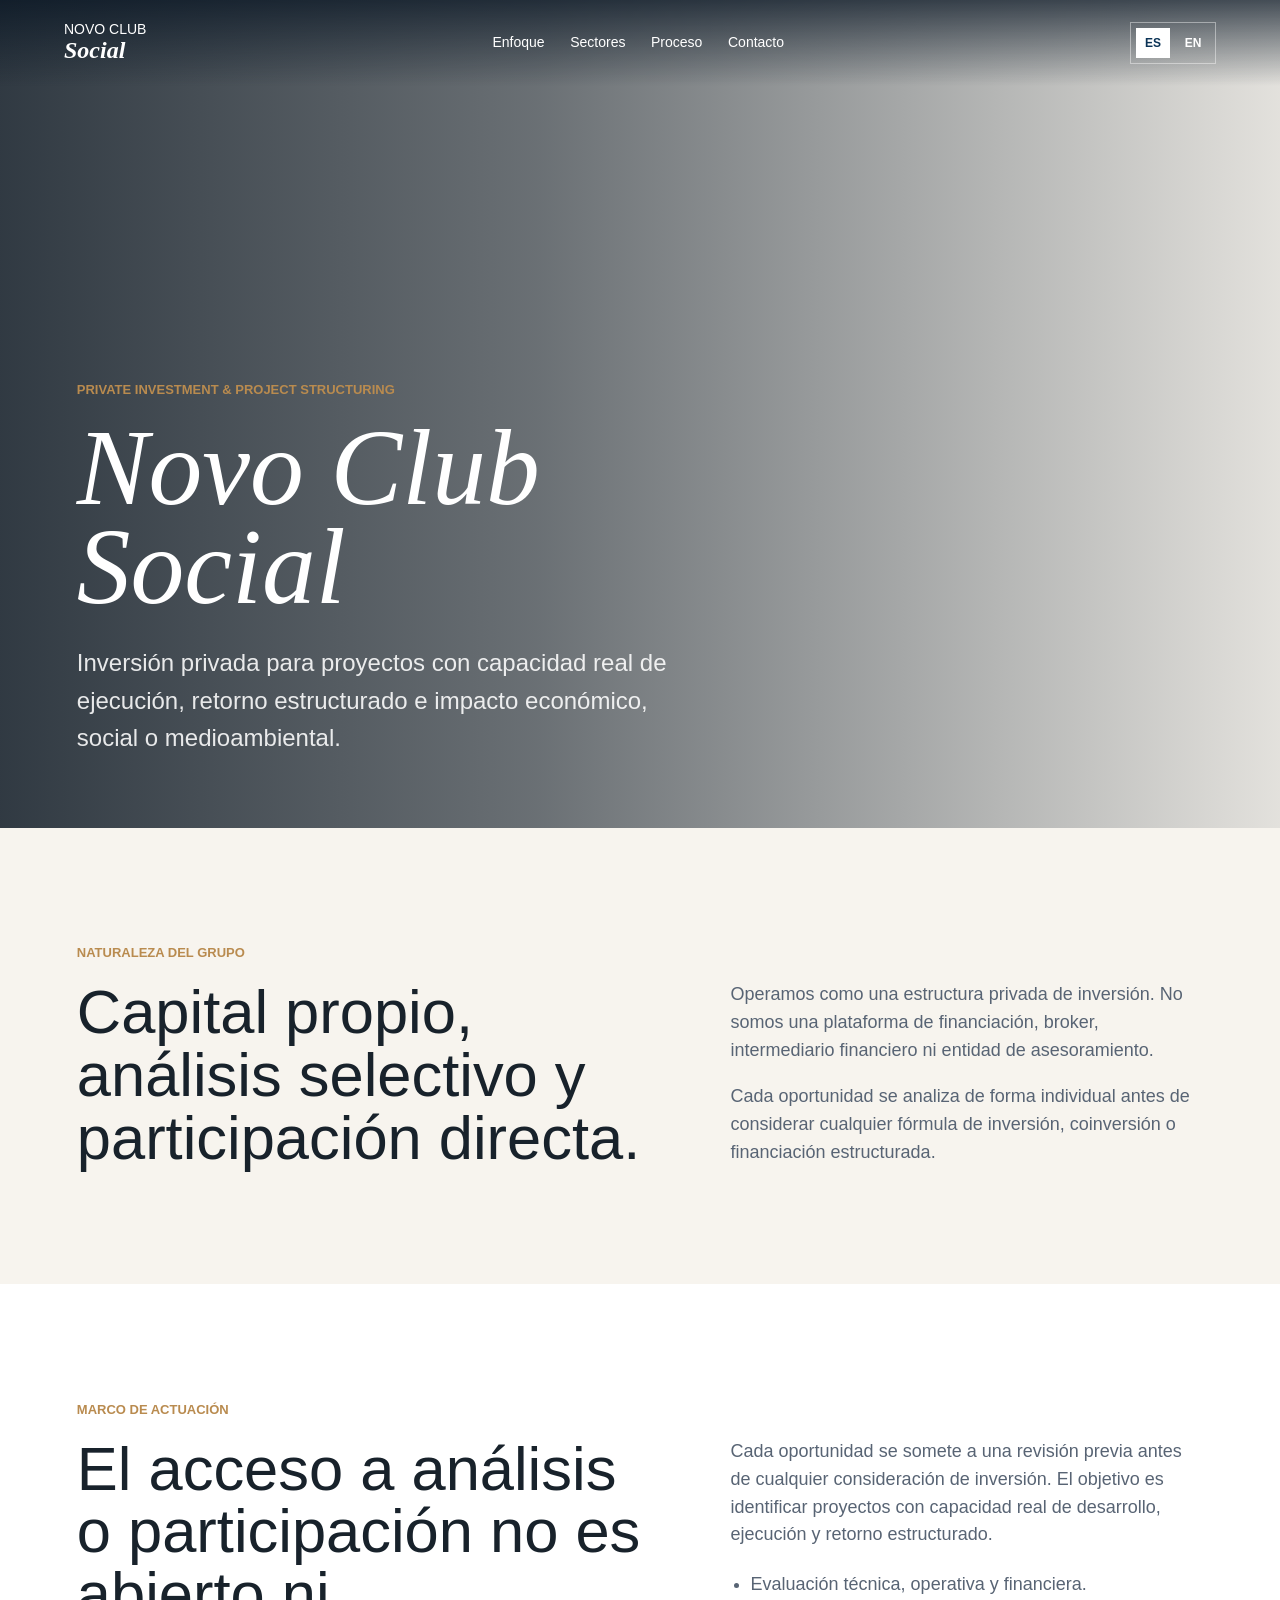
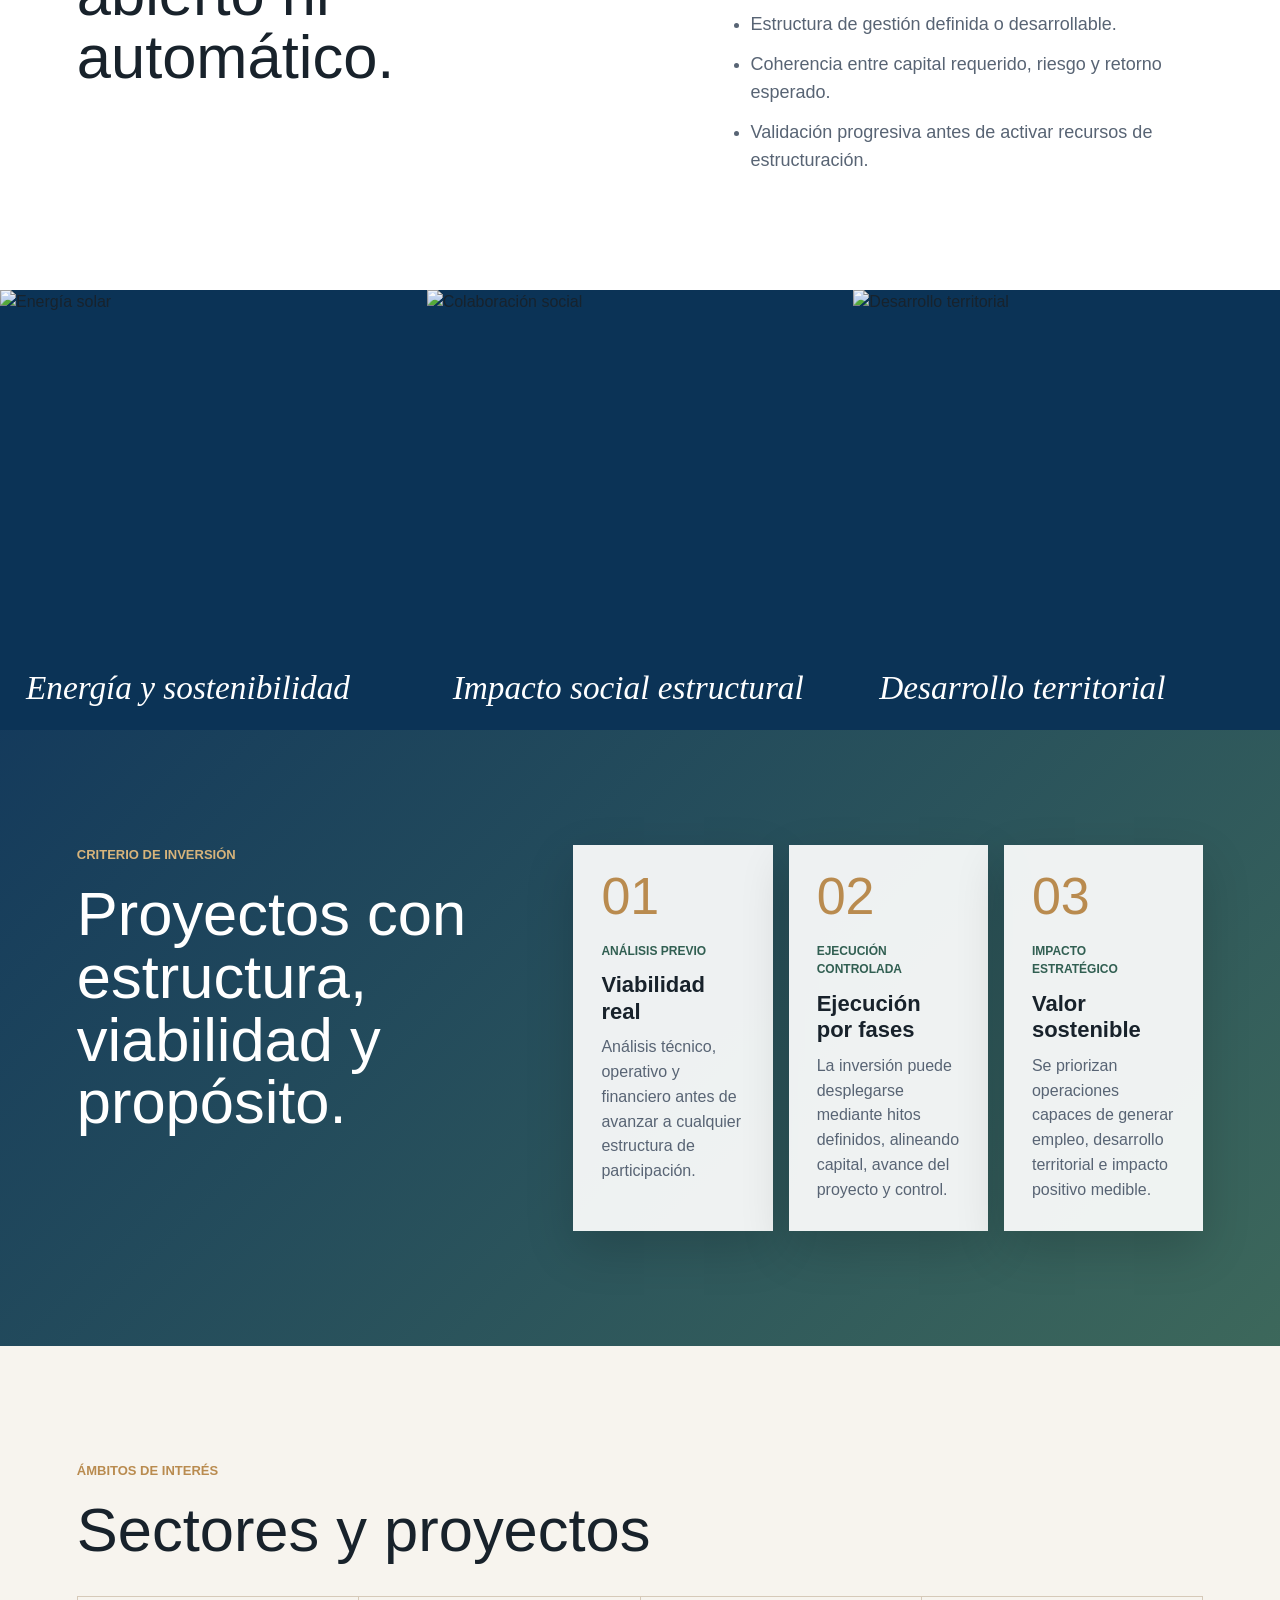
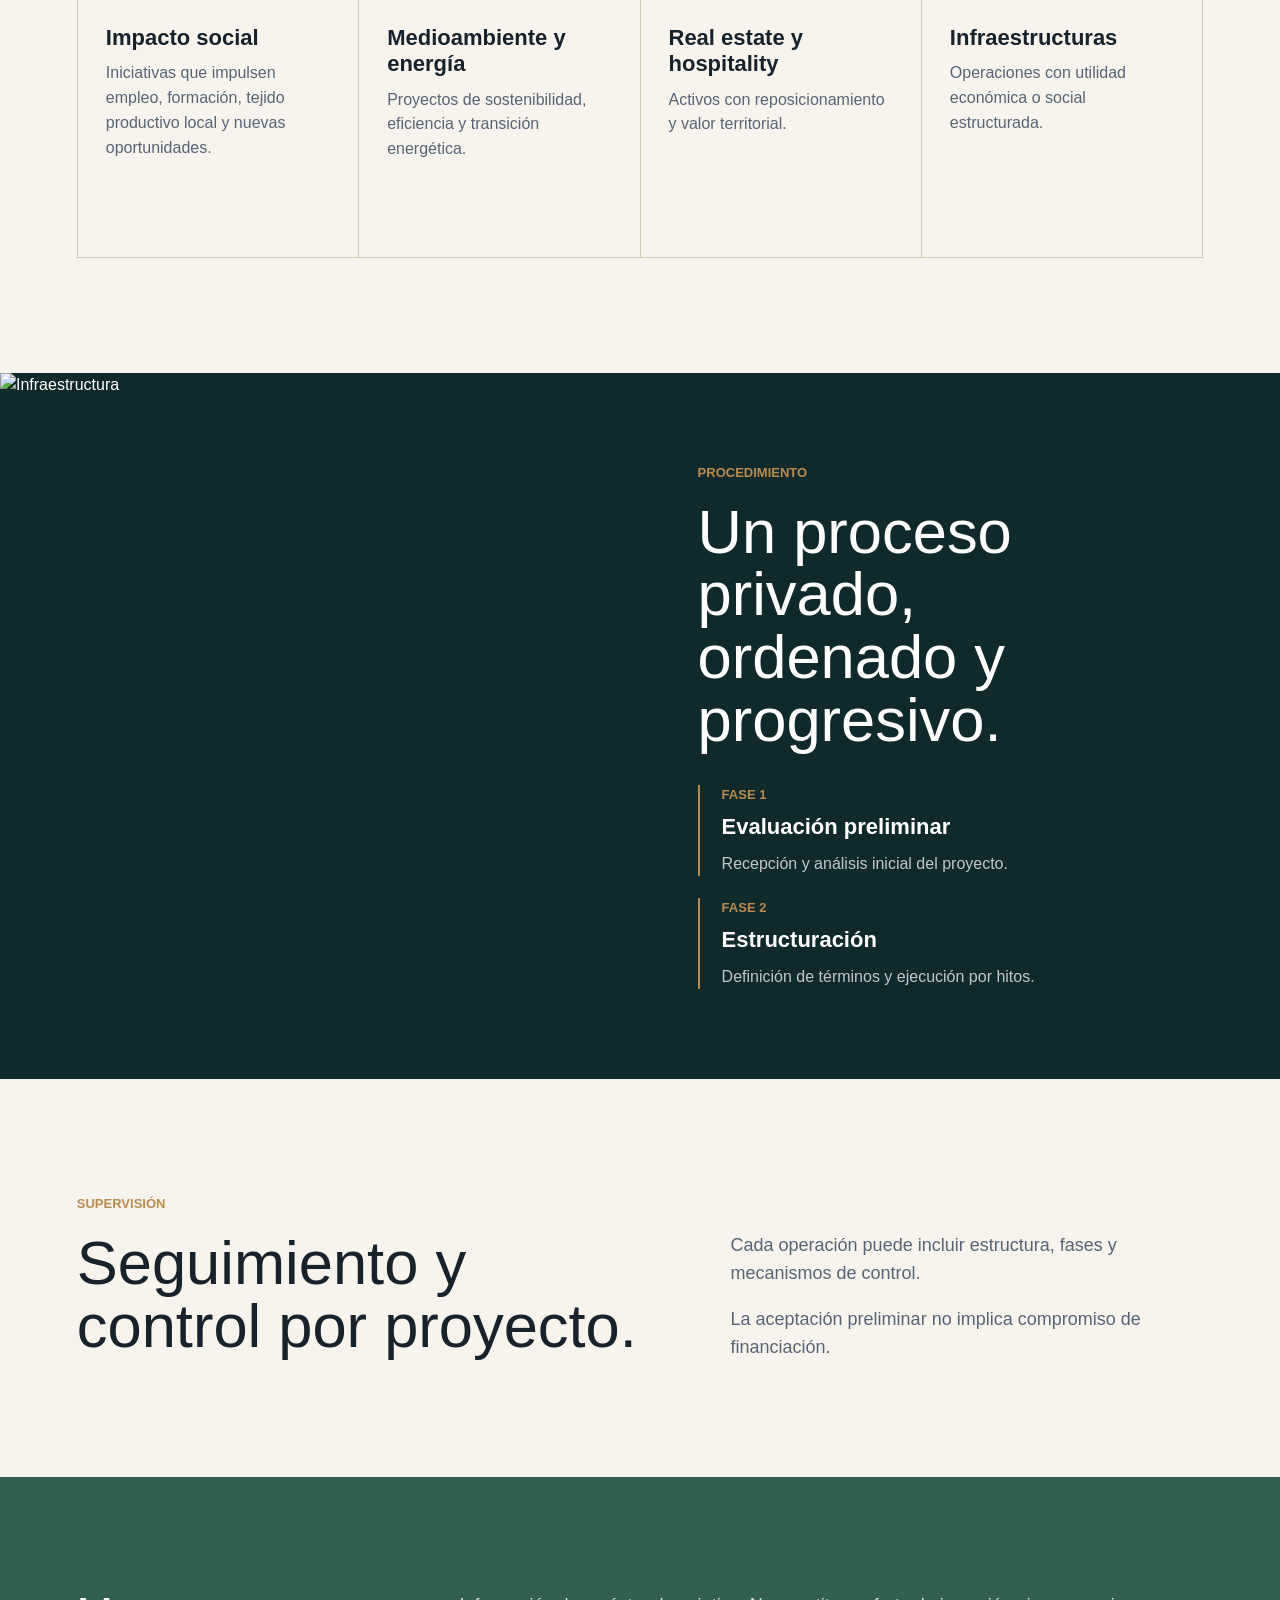
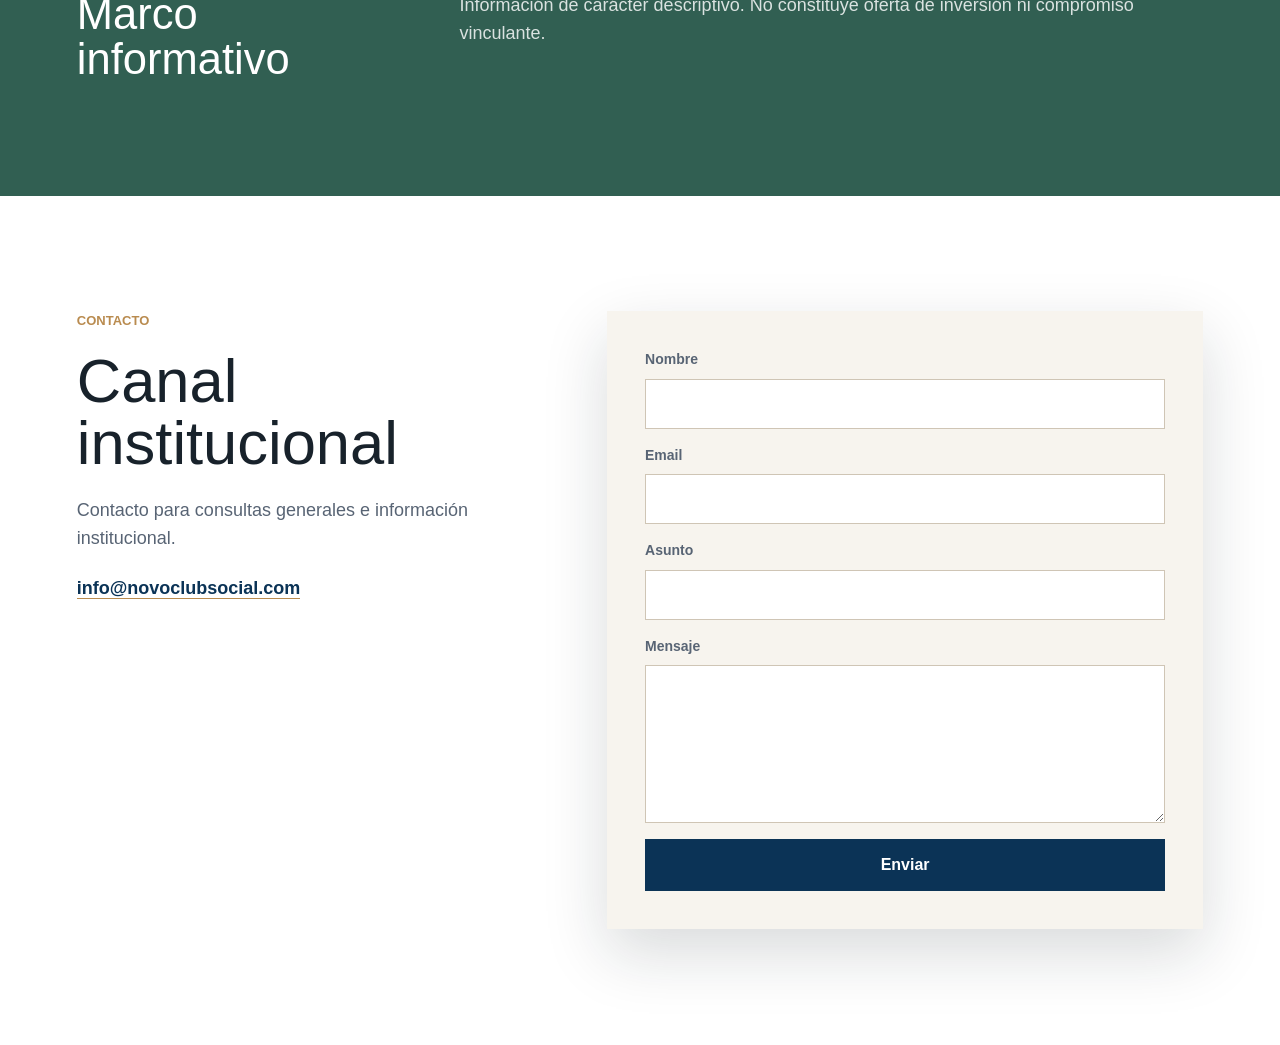
==== index.html @ 0f76179e "Add files via upload" ====
<!doctype html>
<html lang="es">
  <head>
    <meta charset="utf-8">
    <meta name="viewport" content="width=device-width, initial-scale=1">
    <title>Novo Club Social | Inversión privada y estructuración de proyectos</title>
    <meta
      name="description"
      content="Estructura privada de inversión orientada a proyectos reales con viabilidad operativa, impacto social y creación de valor sostenible."
    >
    <link rel="stylesheet" href="./styles.css?v=2">
  </head>
  <body>
    <header class="site-header" aria-label="Cabecera">
      <a class="brand" href="#inicio" aria-label="Novo Club Social">
        <span>Novo Club</span>
        <strong>Social</strong>
      </a>

      <nav class="nav" aria-label="Navegación principal">
        <a href="#enfoque">Enfoque</a>
        <a href="#sectores">Sectores</a>
        <a href="#proceso">Proceso</a>
        <a href="#contacto">Contacto</a>
      </nav>

      <div class="language-switch" aria-label="Idioma">
        <a aria-current="page" href="./index.html">ES</a>
        <a href="./en.html">EN</a>
      </div>
    </header>

    <main>
      <section class="hero" id="inicio">
        <div class="hero-media" aria-hidden="true"></div>

        <div class="hero-content">
          <p class="eyebrow">Private Investment & Project Structuring</p>
          <h1>Novo Club Social</h1>

          <p class="hero-copy">
            Inversión privada para proyectos con capacidad real de ejecución, retorno estructurado e impacto económico, social o medioambiental.
          </p>

        </div>
      </section>

      <section class="intro" id="enfoque">
        <div class="section-kicker">Naturaleza del grupo</div>

        <div class="intro-grid">
          <h2>Capital propio, análisis selectivo y participación directa.</h2>

          <div class="intro-copy">
            <p>
              Operamos como una estructura privada de inversión. No somos una plataforma de financiación, broker, intermediario financiero ni entidad de asesoramiento.
            </p>
            <p>
              Cada oportunidad se analiza de forma individual antes de considerar cualquier fórmula de inversión, coinversión o financiación estructurada.
            </p>
          </div>
        </div>
      </section>

      <section class="framework">
        <div class="section-kicker">Marco de actuación</div>

        <div class="framework-grid">
          <h2>El acceso a análisis o participación no es abierto ni automático.</h2>

          <div class="framework-copy">
            <p>
              Cada oportunidad se somete a una revisión previa antes de cualquier consideración de inversión. El objetivo es identificar proyectos con capacidad real de desarrollo, ejecución y retorno estructurado.
            </p>

            <ul>
              <li>Evaluación técnica, operativa y financiera.</li>
              <li>Estructura de gestión definida o desarrollable.</li>
              <li>Coherencia entre capital requerido, riesgo y retorno esperado.</li>
              <li>Validación progresiva antes de activar recursos de estructuración.</li>
            </ul>
          </div>
        </div>
      </section>

      <section class="project-gallery">
        <figure>
          <img src="https://images.unsplash.com/photo-1509391366360-2e959784a276?auto=format&fit=crop&w=1100&q=80" alt="Energía solar">
          <figcaption>Energía y sostenibilidad</figcaption>
        </figure>

        <figure>
          <img src="https://images.unsplash.com/photo-1488521787991-ed7bbaae773c?auto=format&fit=crop&w=1100&q=80" alt="Colaboración social">
          <figcaption>Impacto social estructural</figcaption>
        </figure>

        <figure>
          <img src="https://images.unsplash.com/photo-1494526585095-c41746248156?auto=format&fit=crop&w=1100&q=80" alt="Desarrollo territorial">
          <figcaption>Desarrollo territorial</figcaption>
        </figure>
      </section>

      <section class="criteria">
        <div>
          <div class="section-kicker">Criterio de inversión</div>
          <h2>Proyectos con estructura, viabilidad y propósito.</h2>
        </div>

        <div class="criteria-list">
          <article>
            <span>01</span>
            <small>Análisis previo</small>
            <h3>Viabilidad real</h3>
            <p>Análisis técnico, operativo y financiero antes de avanzar a cualquier estructura de participación.</p>
          </article>

          <article>
            <span>02</span>
            <small>Ejecución controlada</small>
            <h3>Ejecución por fases</h3>
            <p>La inversión puede desplegarse mediante hitos definidos, alineando capital, avance del proyecto y control.</p>
          </article>

          <article>
            <span>03</span>
            <small>Impacto estratégico</small>
            <h3>Valor sostenible</h3>
            <p>Se priorizan operaciones capaces de generar empleo, desarrollo territorial e impacto positivo medible.</p>
          </article>
        </div>
      </section>

      <section class="sectors" id="sectores">
        <div class="section-heading">
          <div class="section-kicker">Ámbitos de interés</div>
          <h2>Sectores y proyectos</h2>
        </div>

        <div class="sector-grid">
          <article>
            <h3>Impacto social</h3>
            <p>Iniciativas que impulsen empleo, formación, tejido productivo local y nuevas oportunidades.</p>
          </article>

          <article>
            <h3>Medioambiente y energía</h3>
            <p>Proyectos de sostenibilidad, eficiencia y transición energética.</p>
          </article>

          <article>
            <h3>Real estate y hospitality</h3>
            <p>Activos con reposicionamiento y valor territorial.</p>
          </article>

          <article>
            <h3>Infraestructuras</h3>
            <p>Operaciones con utilidad económica o social estructurada.</p>
          </article>
        </div>
      </section>

      <section class="process" id="proceso">
        <div class="process-media">
          <img src="assets/pdf-page-7.jpg" alt="Infraestructura">
        </div>

        <div class="process-content">
          <div class="section-kicker">Procedimiento</div>
          <h2>Un proceso privado, ordenado y progresivo.</h2>

          <ol class="steps">
            <li>
              <span>Fase 1</span>
              <strong>Evaluación preliminar</strong>
              <p>Recepción y análisis inicial del proyecto.</p>
            </li>

            <li>
              <span>Fase 2</span>
              <strong>Estructuración</strong>
              <p>Definición de términos y ejecución por hitos.</p>
            </li>
          </ol>
        </div>
      </section>

      <section class="oversight">
        <div class="section-kicker">Supervisión</div>

        <div class="oversight-grid">
          <h2>Seguimiento y control por proyecto.</h2>

          <div class="oversight-list">
            <p>
              Cada operación puede incluir estructura, fases y mecanismos de control.
            </p>

            <p>
              La aceptación preliminar no implica compromiso de financiación.
            </p>
          </div>
        </div>
      </section>

      <section class="disclaimer">
        <h2>Marco informativo</h2>
        <p>
          Información de carácter descriptivo. No constituye oferta de inversión ni compromiso vinculante.
        </p>
      </section>

      <section class="contact" id="contacto">
        <div>
          <div class="section-kicker">Contacto</div>

          <h2>Canal institucional</h2>

          <p>
            Contacto para consultas generales e información institucional.
          </p>

          <p class="contact-email">
            <a href="mailto:info@novoclubsocial.com">info@novoclubsocial.com</a>
          </p>
        </div>

        <form class="contact-form">
          <label>
            Nombre
            <input type="text" name="nombre">
          </label>

          <label>
            Email
            <input type="email" name="email">
          </label>

          <label>
            Asunto
            <input type="text" name="asunto">
          </label>

          <label>
            Mensaje
            <textarea name="mensaje" rows="6"></textarea>
          </label>

          <button type="submit">Enviar</button>
        </form>
      </section>

    </main>
  </body>
</html>
---- styles.css ----
:root {
  --ink: #18222b;
  --muted: #586474;
  --paper: #f7f4ee;
  --white: #ffffff;
  --line: #d6c9b8;
  --blue: #0b3356;
  --green: #315f52;
  --gold: #b98b4f;
  --shadow: 0 24px 60px rgba(20, 31, 40, 0.16);
}

* {
  box-sizing: border-box;
}

html {
  scroll-behavior: smooth;
}

body {
  margin: 0;
  color: var(--ink);
  background: var(--paper);
  font-family: Arial, Helvetica, sans-serif;
  line-height: 1.55;
}

a {
  color: inherit;
  text-decoration: none;
}

.site-header {
  position: fixed;
  z-index: 10;
  top: 0;
  left: 0;
  right: 0;
  display: flex;
  align-items: center;
  justify-content: space-between;
  gap: 24px;
  padding: 22px clamp(20px, 5vw, 70px);
  color: var(--white);
  background: linear-gradient(180deg, rgba(7, 20, 34, 0.72), rgba(7, 20, 34, 0));
}

.language-switch {
  display: inline-flex;
  align-items: center;
  gap: 6px;
  padding: 5px;
  border: 1px solid rgba(255, 255, 255, 0.42);
}

.language-switch a {
  display: inline-flex;
  align-items: center;
  justify-content: center;
  min-width: 34px;
  min-height: 30px;
  padding: 4px 7px;
  font-size: 12px;
  font-weight: 700;
}

.language-switch a[aria-current="page"] {
  background: var(--white);
  color: var(--blue);
}

.brand {
  display: grid;
  gap: 0;
  text-transform: uppercase;
  letter-spacing: 0;
  line-height: 1.08;
  font-size: 14px;
}

.brand strong {
  font-size: 24px;
  font-weight: 600;
  font-family: Georgia, "Times New Roman", serif;
  font-style: italic;
  text-transform: none;
}

.nav {
  display: flex;
  flex-wrap: wrap;
  justify-content: flex-end;
  gap: clamp(14px, 2vw, 30px);
  font-size: 14px;
}

.hero {
  position: relative;
  min-height: 92vh;
  display: grid;
  align-items: end;
  overflow: hidden;
  color: var(--white);
  padding: 130px clamp(20px, 6vw, 86px) 72px;
}

.hero-media {
  position: absolute;
  inset: 0;
  background:
    linear-gradient(90deg, rgba(4, 16, 28, 0.82) 0%, rgba(4, 16, 28, 0.58) 42%, rgba(4, 16, 28, 0.08) 100%),
    url("assets/pdf-page-1.jpg") center / cover no-repeat;
  transform: scale(1.01);
}

.hero-content {
  position: relative;
  width: min(760px, 100%);
}

.eyebrow,
.section-kicker {
  margin: 0 0 18px;
  color: var(--gold);
  font-size: 13px;
  font-weight: 700;
  letter-spacing: 0;
  text-transform: uppercase;
}

.hero h1 {
  margin: 0;
  max-width: 680px;
  font-family: Georgia, "Times New Roman", serif;
  font-size: clamp(58px, 8.4vw, 120px);
  font-style: italic;
  line-height: 0.92;
  font-weight: 400;
  text-transform: none;
}

.hero-copy {
  max-width: 600px;
  margin: 28px 0 0;
  font-size: clamp(18px, 2vw, 24px);
  color: rgba(255, 255, 255, 0.88);
}

.hero-actions {
  display: flex;
  flex-wrap: wrap;
  gap: 12px;
  margin-top: 34px;
}

.button {
  display: inline-flex;
  align-items: center;
  justify-content: center;
  min-height: 48px;
  padding: 12px 20px;
  border: 1px solid rgba(255, 255, 255, 0.72);
  font-weight: 700;
}

.button.primary {
  background: var(--white);
  color: var(--blue);
}

.button.secondary {
  color: var(--white);
}

.intro,
.framework,
.criteria,
.sectors,
.oversight,
.contact,
.disclaimer {
  padding: clamp(66px, 9vw, 118px) clamp(20px, 6vw, 86px);
}

.intro-grid,
.framework-grid,
.oversight-grid {
  display: grid;
  grid-template-columns: minmax(0, 1.1fr) minmax(280px, 0.9fr);
  gap: clamp(28px, 6vw, 76px);
  align-items: start;
}

h2 {
  margin: 0;
  font-size: clamp(34px, 4.8vw, 64px);
  line-height: 1.02;
  font-weight: 400;
}

h3 {
  margin: 0 0 10px;
  font-size: 22px;
  line-height: 1.2;
}

p {
  margin: 0;
}

.intro-copy,
.framework-copy,
.oversight-list {
  display: grid;
  gap: 18px;
  color: var(--muted);
  font-size: 18px;
}

.framework {
  background: var(--white);
}

.framework-copy ul {
  display: grid;
  gap: 12px;
  margin: 4px 0 0;
  padding-left: 20px;
}

.project-gallery {
  display: grid;
  grid-template-columns: repeat(3, minmax(0, 1fr));
  min-height: 440px;
}

.project-gallery figure {
  position: relative;
  min-height: 440px;
  margin: 0;
  overflow: hidden;
  background: var(--blue);
}

.project-gallery figure::after {
  content: "";
  position: absolute;
  inset: 0;
  background: linear-gradient(180deg, rgba(11, 51, 86, 0.02), rgba(11, 51, 86, 0.74));
}

.project-gallery img,
.process-media img {
  width: 100%;
  height: 100%;
  display: block;
  object-fit: cover;
}

.project-gallery figcaption {
  position: absolute;
  z-index: 1;
  left: 26px;
  right: 26px;
  bottom: 26px;
  color: var(--white);
  font-family: Georgia, "Times New Roman", serif;
  font-size: clamp(24px, 2.6vw, 38px);
  font-style: italic;
  line-height: 1;
}

.criteria {
  display: grid;
  grid-template-columns: minmax(260px, 0.8fr) minmax(320px, 1.2fr);
  gap: clamp(32px, 6vw, 80px);
  background:
    linear-gradient(135deg, rgba(11, 51, 86, 0.96), rgba(49, 95, 82, 0.94)),
    url("assets/pdf-page-6.jpg") center / cover no-repeat;
  color: var(--white);
}

.criteria-list {
  display: grid;
  grid-template-columns: repeat(3, minmax(0, 1fr));
  gap: 16px;
}

.criteria-list article {
  display: grid;
  align-content: start;
  min-height: 300px;
  padding: 28px;
  background: rgba(255, 255, 255, 0.92);
  color: var(--ink);
  box-shadow: 0 18px 46px rgba(0, 0, 0, 0.16);
}

.criteria-list span {
  color: var(--gold);
  font-size: 52px;
  line-height: 0.9;
  font-weight: 300;
}

.criteria-list small {
  margin: 22px 0 12px;
  color: var(--green);
  font-size: 12px;
  font-weight: 700;
  text-transform: uppercase;
}

.criteria-list p,
.sector-grid p,
.contact p,
.disclaimer p,
.steps p {
  color: var(--muted);
}

.criteria .section-kicker {
  color: #d7b47b;
}

.criteria h2 {
  max-width: 640px;
}

.section-heading {
  max-width: 760px;
  margin-bottom: 34px;
}

.sector-grid {
  display: grid;
  grid-template-columns: repeat(4, minmax(0, 1fr));
  gap: 1px;
  background: var(--line);
  border: 1px solid var(--line);
}

.sector-grid article {
  min-height: 260px;
  padding: 28px;
  background: var(--paper);
}

.process {
  display: grid;
  grid-template-columns: minmax(320px, 0.95fr) minmax(320px, 1.05fr);
  min-height: 620px;
  background: #102a2b;
  color: var(--white);
}

.process-media {
  min-height: 360px;
}

.process-content {
  display: grid;
  align-content: center;
  padding: clamp(50px, 7vw, 96px);
}

.steps {
  display: grid;
  gap: 22px;
  margin: 34px 0 0;
  padding: 0;
  list-style: none;
}

.steps li {
  padding-left: 22px;
  border-left: 2px solid var(--gold);
}

.steps span {
  display: block;
  margin-bottom: 4px;
  color: var(--gold);
  font-size: 13px;
  font-weight: 700;
  text-transform: uppercase;
}

.steps strong {
  display: block;
  margin-bottom: 8px;
  font-size: 22px;
}

.process .steps p {
  color: rgba(255, 255, 255, 0.74);
}

.disclaimer {
  display: grid;
  grid-template-columns: minmax(220px, 0.6fr) minmax(300px, 1.4fr);
  gap: clamp(24px, 5vw, 70px);
  background: var(--green);
  color: var(--white);
}

.oversight {
  background: var(--paper);
}

.disclaimer h2 {
  font-size: clamp(28px, 3.4vw, 48px);
}

.disclaimer p {
  color: rgba(255, 255, 255, 0.82);
  font-size: 18px;
}

.contact {
  display: grid;
  grid-template-columns: minmax(280px, 0.85fr) minmax(320px, 1.15fr);
  gap: clamp(30px, 7vw, 92px);
  align-items: start;
  background: var(--white);
}

.contact p {
  max-width: 560px;
  margin-top: 22px;
  font-size: 18px;
}

.contact-email {
  font-weight: 700;
}

.contact-email a {
  color: var(--blue);
  border-bottom: 1px solid var(--gold);
}

.contact-form {
  display: grid;
  gap: 16px;
  padding: clamp(22px, 4vw, 38px);
  background: var(--paper);
  box-shadow: var(--shadow);
}

label {
  display: grid;
  gap: 8px;
  color: var(--muted);
  font-size: 14px;
  font-weight: 700;
}

input,
select,
textarea {
  width: 100%;
  border: 1px solid #cfc5b5;
  background: var(--white);
  color: var(--ink);
  font: inherit;
  padding: 13px 14px;
}

textarea {
  resize: vertical;
}

button {
  border: 0;
  min-height: 52px;
  padding: 13px 18px;
  background: var(--blue);
  color: var(--white);
  font: inherit;
  font-weight: 700;
  cursor: pointer;
}

@media (max-width: 900px) {
  .site-header {
    position: absolute;
    align-items: flex-start;
    display: grid;
    grid-template-columns: 1fr auto;
  }

  .nav {
    grid-column: 1 / -1;
    max-width: 230px;
    justify-content: flex-start;
  }

  .intro-grid,
  .framework-grid,
  .criteria,
  .process,
  .oversight-grid,
  .disclaimer,
  .contact {
    grid-template-columns: 1fr;
  }

  .criteria-list {
    grid-template-columns: 1fr;
  }

  .sector-grid {
    grid-template-columns: repeat(2, minmax(0, 1fr));
  }

  .project-gallery {
    grid-template-columns: 1fr;
  }

  .project-gallery figure {
    min-height: 320px;
  }
}

@media (max-width: 620px) {
  .site-header {
    display: grid;
  }

  .hero {
    min-height: 88vh;
    padding-top: 170px;
  }

  .hero h1 {
    font-size: 50px;
  }

  .sector-grid {
    grid-template-columns: 1fr;
  }

  .criteria-list article {
    min-height: 230px;
  }
}
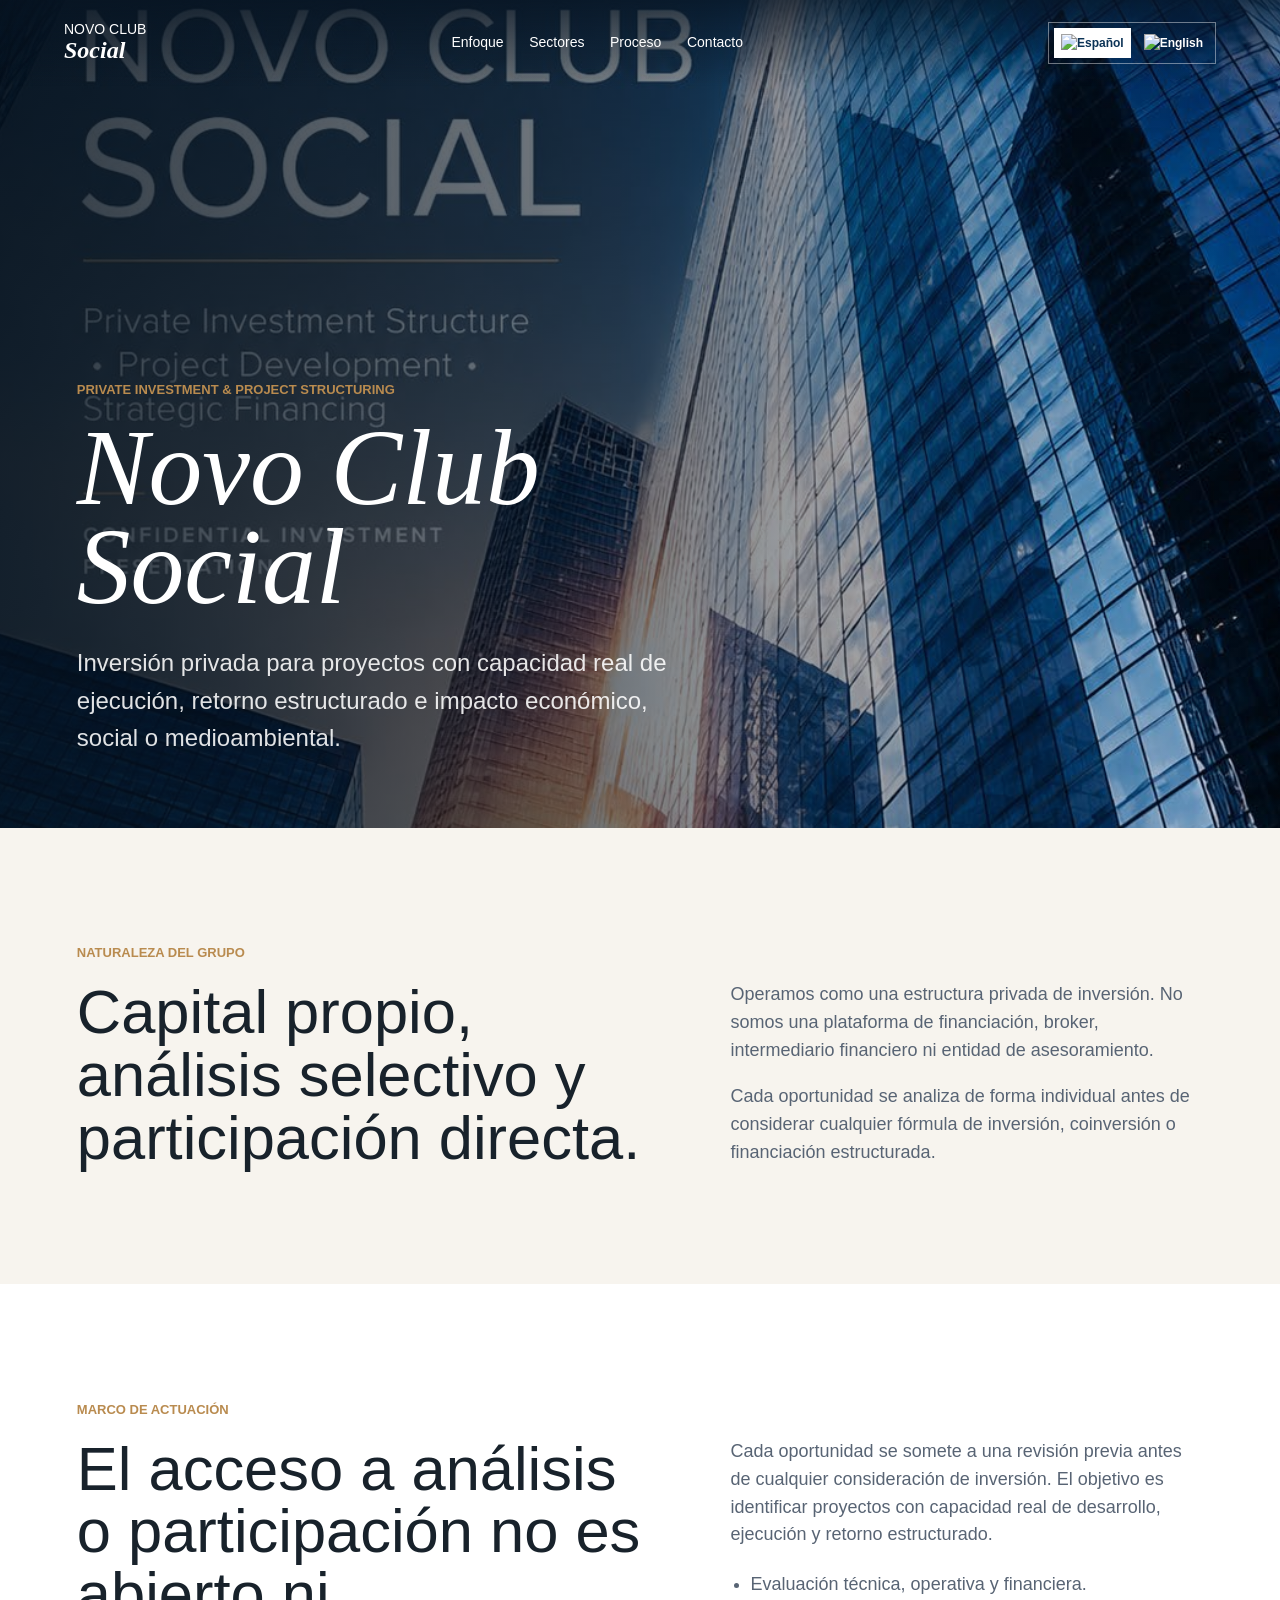
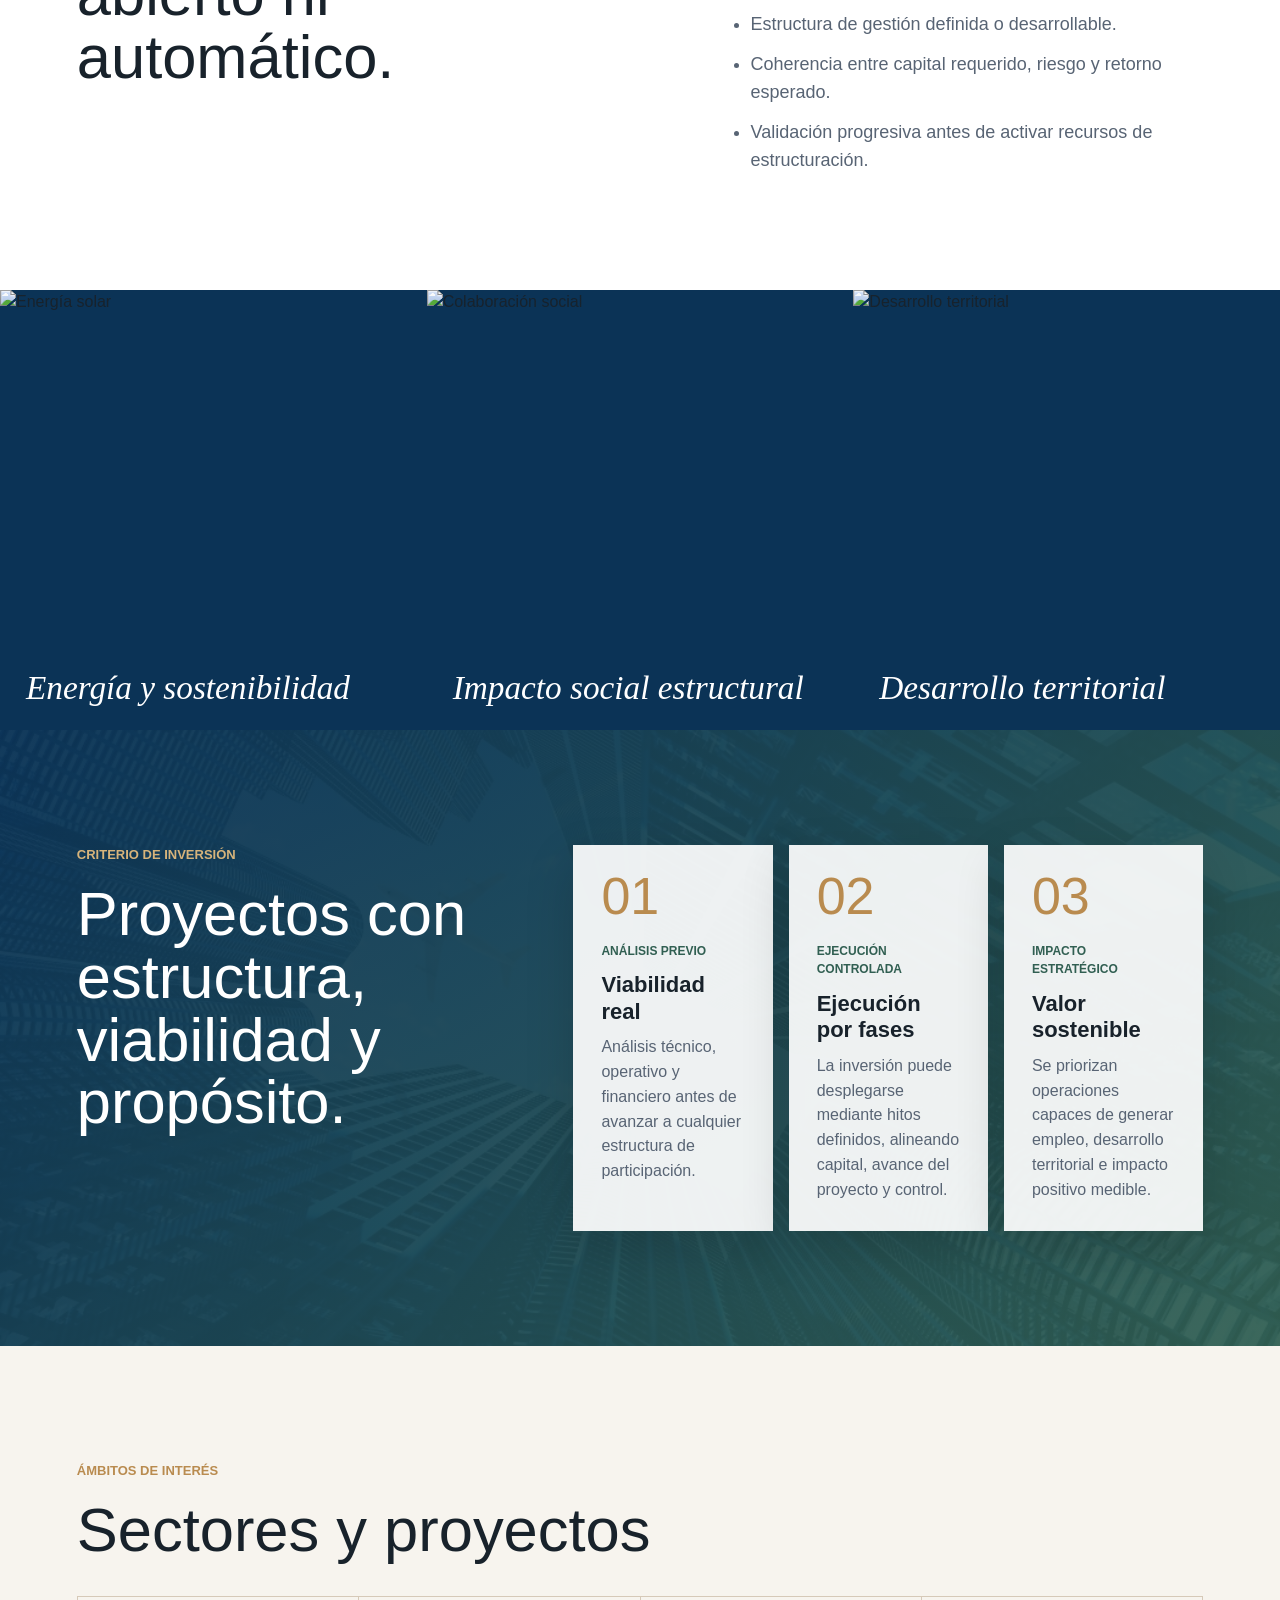
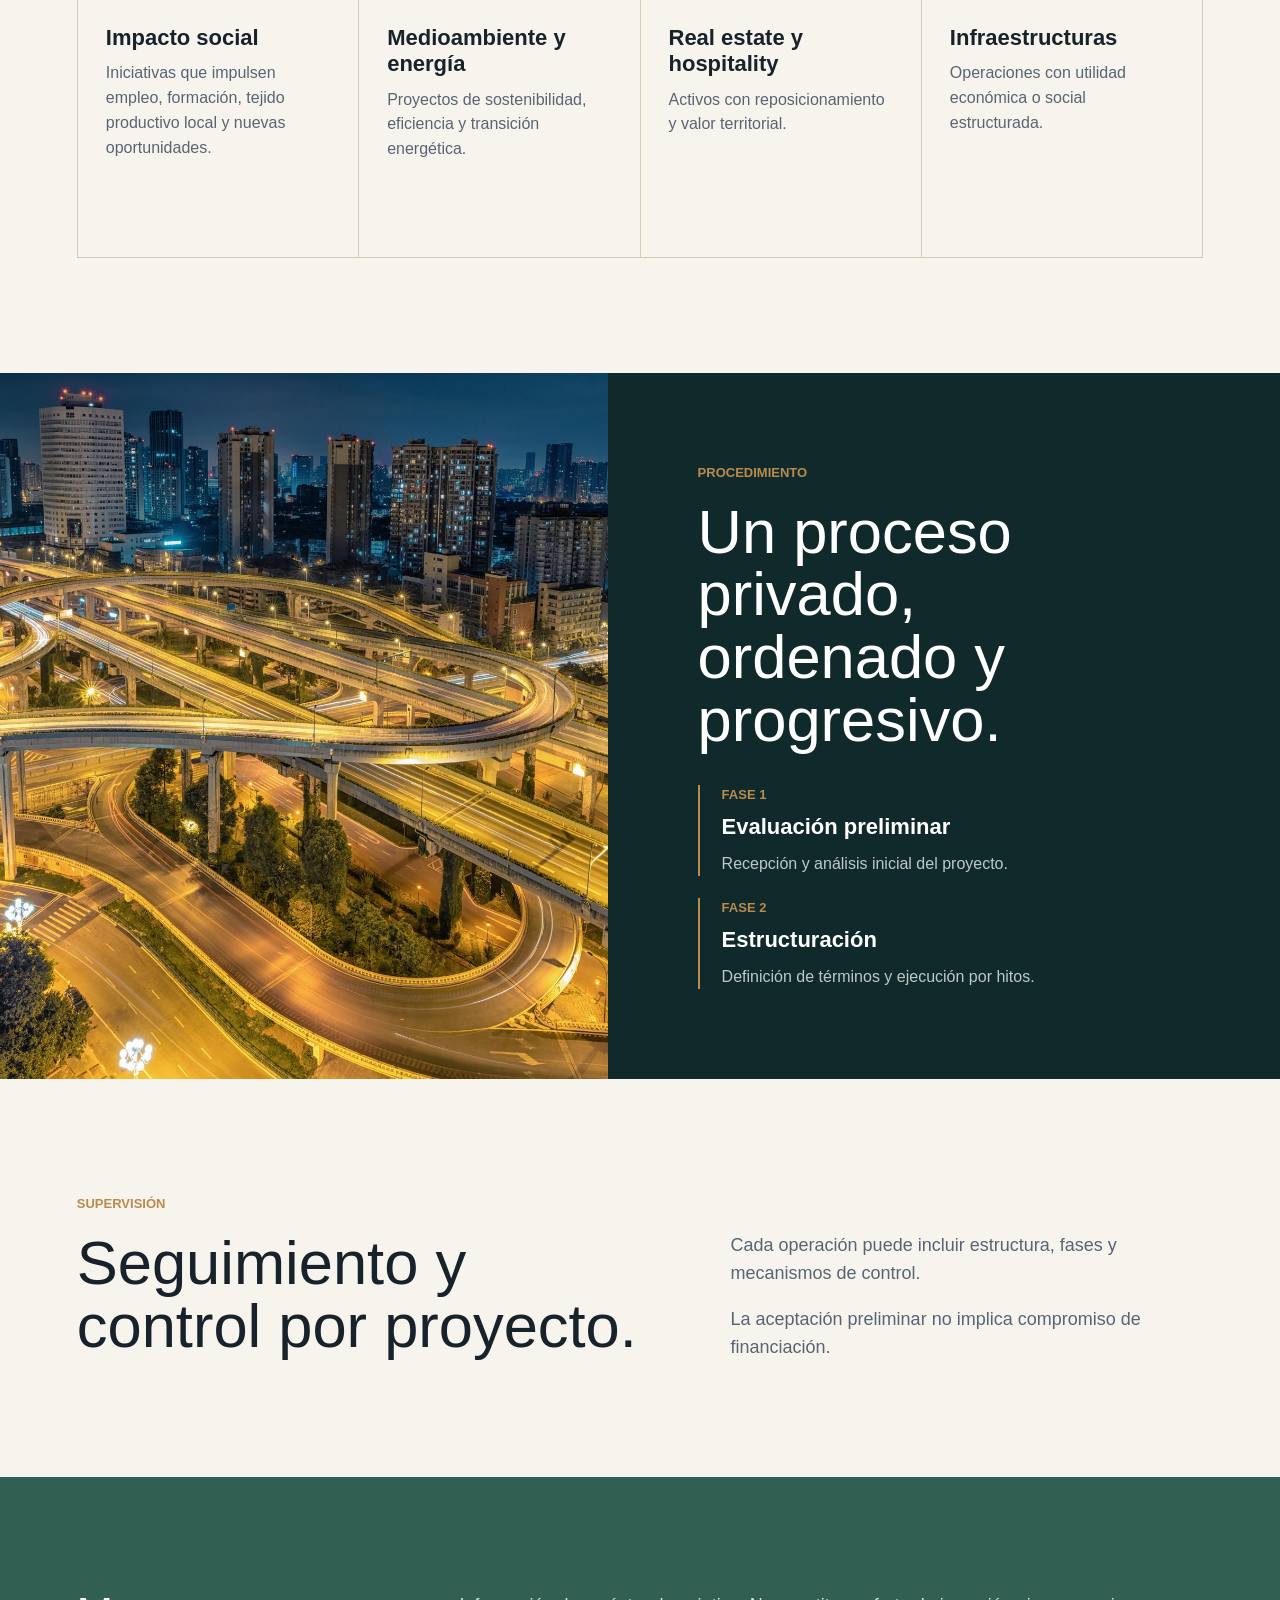
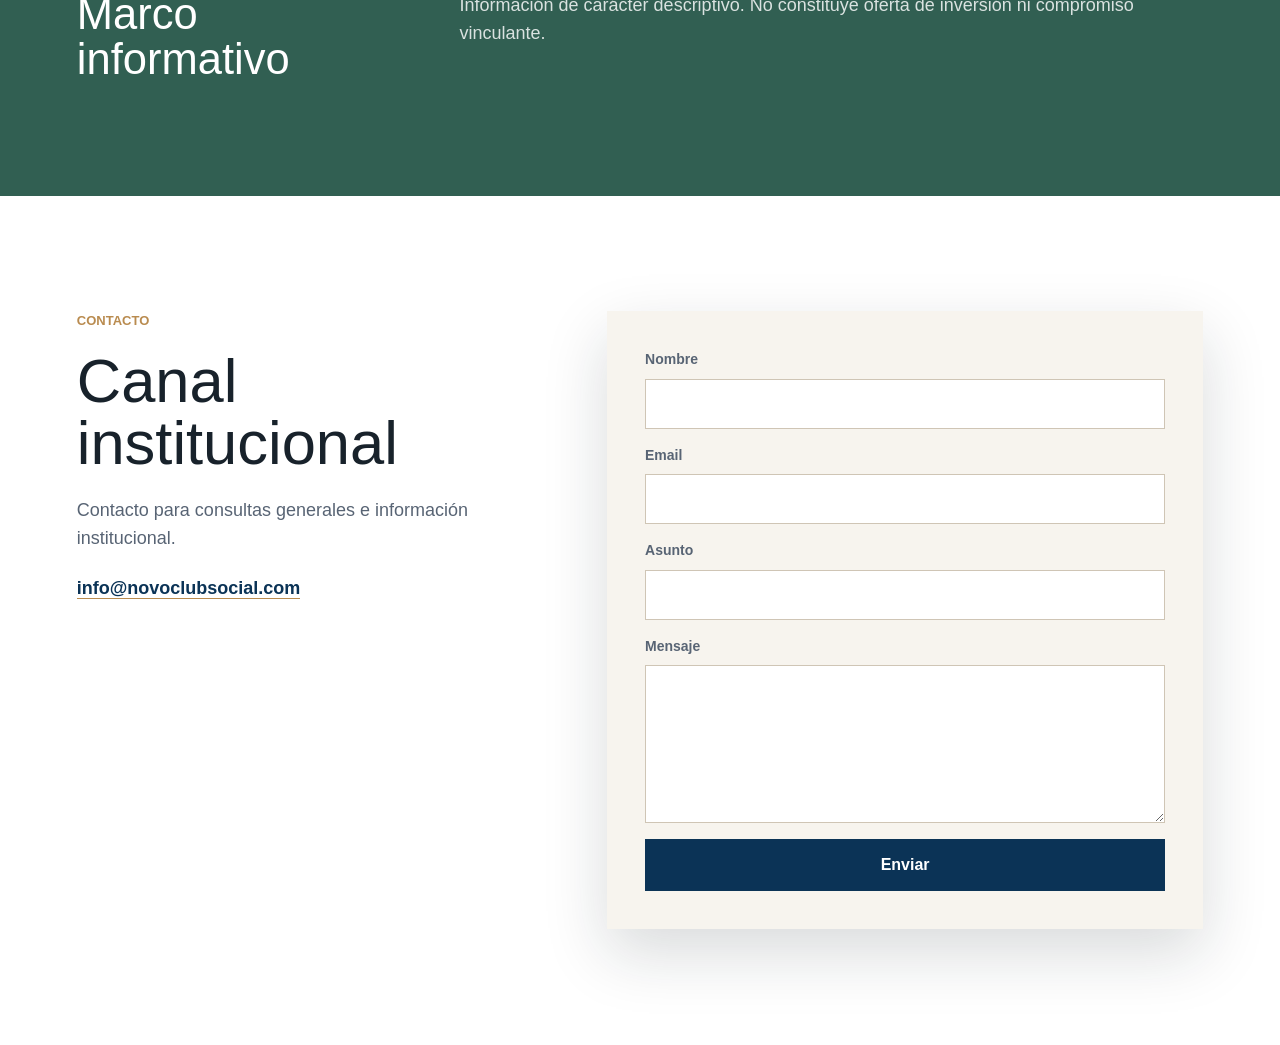
==== commit 73a18b33: "Update index.html" ====
--- a/index.html
+++ b/index.html
@@ -25,8 +25,13 @@
       </nav>
 
       <div class="language-switch" aria-label="Idioma">
-        <a aria-current="page" href="./index.html">ES</a>
-        <a href="./en.html">EN</a>
+       <a aria-current="page" href="./index.html">
+  <img src="./assets/flags/es.webp" alt="Español">
+</a>
+
+<a href="./en.html">
+  <img src="./assets/flags/gb.jpeg" alt="English">
+</a>
       </div>
     </header>
 
@@ -251,4 +256,4 @@
 
     </main>
   </body>
-</html>+</html>
